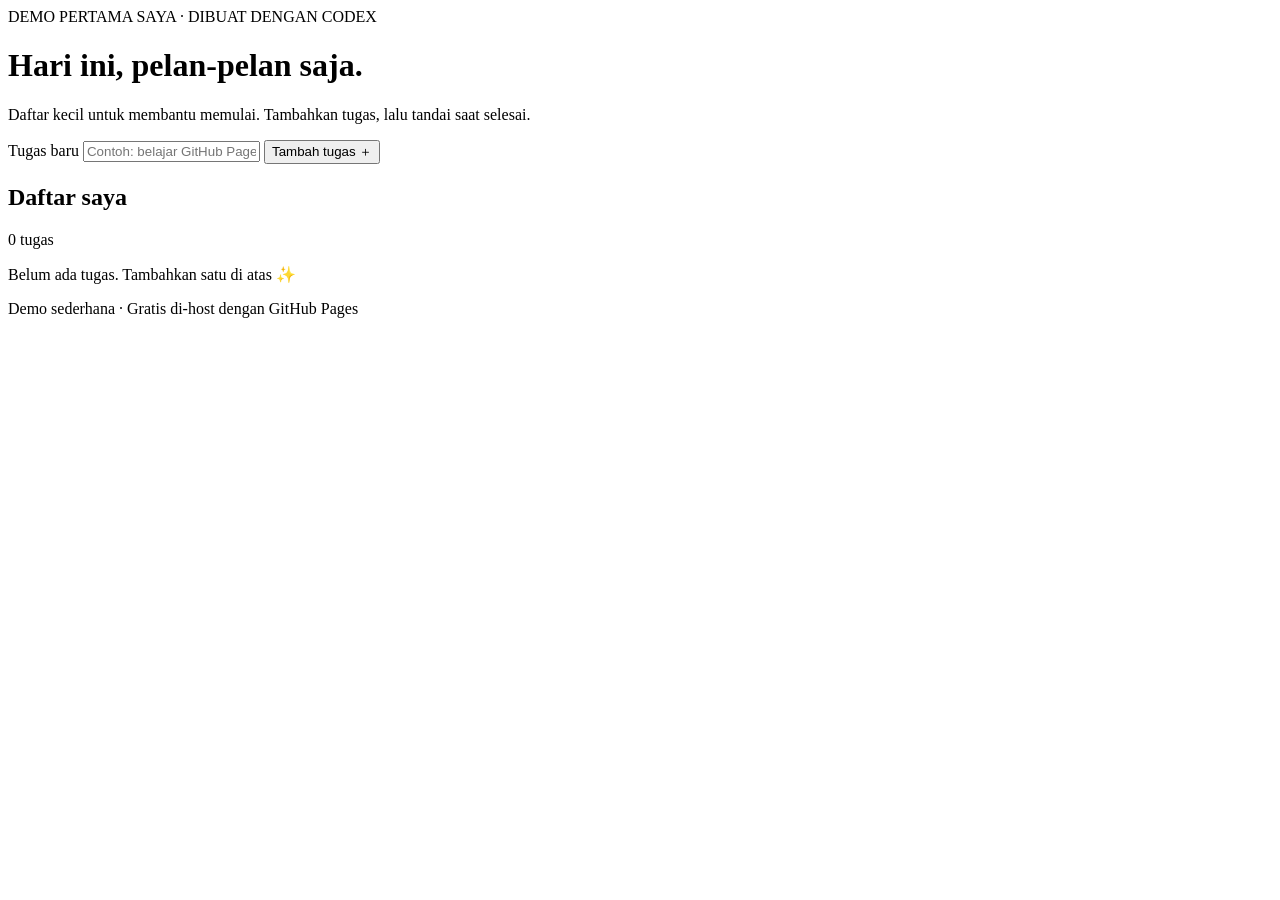
==== index.html @ a8dddef2 "Add demo task list: index.html" ====
<!doctype html>
<html lang="id">
<head>
  <meta charset="utf-8">
  <meta name="viewport" content="width=device-width, initial-scale=1">
  <meta name="theme-color" content="#f6f4ee">
  <title>Demo Codex — daftar tugas</title>
  <link rel="stylesheet" href="style.css">
</head>
<body>
  <main class="app">
    <header>
      <div class="eyebrow">DEMO PERTAMA SAYA · DIBUAT DENGAN CODEX</div>
      <h1>Hari ini, pelan-pelan saja.</h1>
      <p class="intro">Daftar kecil untuk membantu memulai. Tambahkan tugas, lalu tandai saat selesai.</p>
    </header>
    <section class="card" aria-label="Daftar tugas">
      <form id="task-form">
        <label class="sr-only" for="task-input">Tugas baru</label>
        <input id="task-input" type="text" maxlength="100" placeholder="Contoh: belajar GitHub Pages" autocomplete="off" required>
        <button type="submit">Tambah tugas <span aria-hidden="true">＋</span></button>
      </form>
      <div class="list-heading"><h2>Daftar saya</h2><span id="count">0 tugas</span></div>
      <ul id="task-list"></ul>
      <p id="empty">Belum ada tugas. Tambahkan satu di atas ✨</p>
    </section>
    <footer>Demo sederhana · Gratis di-host dengan GitHub Pages</footer>
  </main>
  <script src="script.js"></script>
</body>
</html>
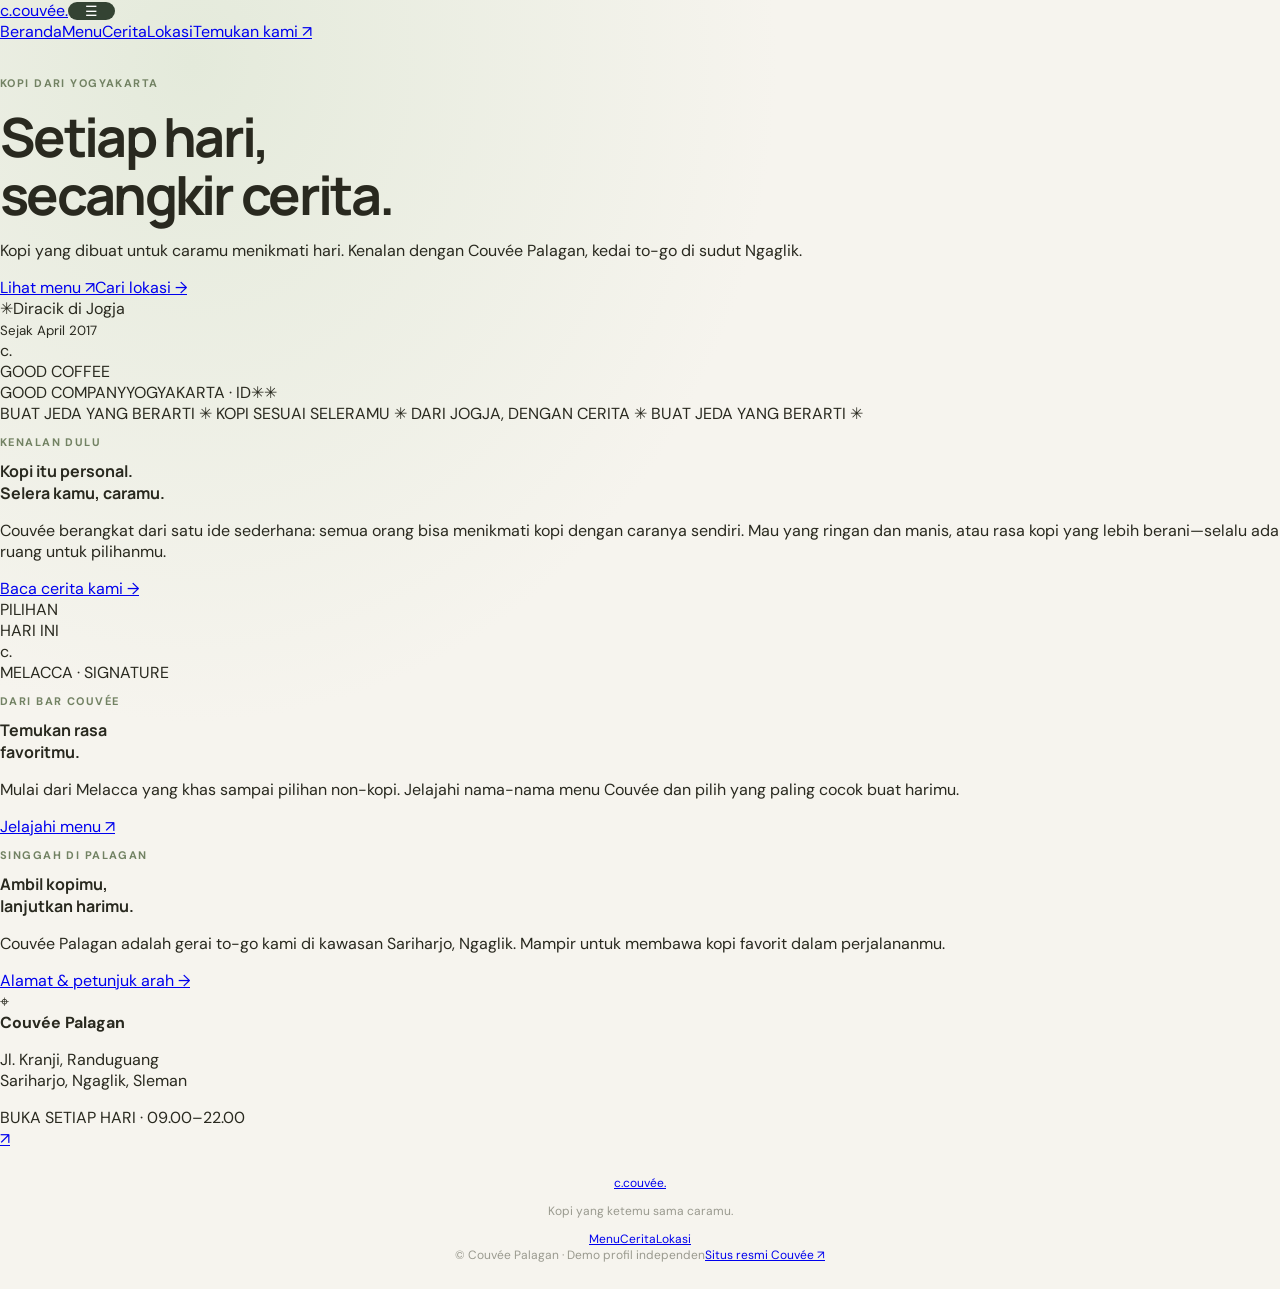
==== commit 91303995: "Publish Couvée profile: update index.html" ====
--- a/index.html
+++ b/index.html
@@ -1,31 +1,16 @@
 <!doctype html>
 <html lang="id">
 <head>
-  <meta charset="utf-8">
-  <meta name="viewport" content="width=device-width, initial-scale=1">
-  <meta name="theme-color" content="#f6f4ee">
-  <title>Demo Codex — daftar tugas</title>
-  <link rel="stylesheet" href="style.css">
-</head>
-<body>
-  <main class="app">
-    <header>
-      <div class="eyebrow">DEMO PERTAMA SAYA · DIBUAT DENGAN CODEX</div>
-      <h1>Hari ini, pelan-pelan saja.</h1>
-      <p class="intro">Daftar kecil untuk membantu memulai. Tambahkan tugas, lalu tandai saat selesai.</p>
-    </header>
-    <section class="card" aria-label="Daftar tugas">
-      <form id="task-form">
-        <label class="sr-only" for="task-input">Tugas baru</label>
-        <input id="task-input" type="text" maxlength="100" placeholder="Contoh: belajar GitHub Pages" autocomplete="off" required>
-        <button type="submit">Tambah tugas <span aria-hidden="true">＋</span></button>
-      </form>
-      <div class="list-heading"><h2>Daftar saya</h2><span id="count">0 tugas</span></div>
-      <ul id="task-list"></ul>
-      <p id="empty">Belum ada tugas. Tambahkan satu di atas ✨</p>
-    </section>
-    <footer>Demo sederhana · Gratis di-host dengan GitHub Pages</footer>
-  </main>
-  <script src="script.js"></script>
-</body>
-</html>
+<meta charset="utf-8"><meta name="viewport" content="width=device-width,initial-scale=1"><meta name="theme-color" content="#f5f1e8">
+<title>Couvée Palagan — kopi untuk ritmemu</title><meta name="description" content="Kenali Couvée Palagan, coffee to-go di Ngaglik, Sleman. Lihat menu pilihan, cerita, alamat, dan petunjuk arah.">
+<link rel="preconnect" href="https://fonts.googleapis.com"><link rel="preconnect" href="https://fonts.gstatic.com" crossorigin><link href="https://fonts.googleapis.com/css2?family=DM+Sans:wght@400;500;600;700&family=Manrope:wght@400;500;600;700;800&display=swap" rel="stylesheet"><link rel="stylesheet" href="style.css"><script src="script.js" defer></script>
+</head><body>
+<header class="site-header"><a class="brand" href="index.html" aria-label="Couvée beranda"><span class="brand-mark">c.</span><span>couvée<span class="brand-dot">.</span></span></a><button class="nav-toggle" aria-label="Buka menu" aria-expanded="false">☰</button><nav class="nav"><a class="active" href="index.html">Beranda</a><a href="menu.html">Menu</a><a href="cerita.html">Cerita</a><a href="lokasi.html">Lokasi</a><a class="nav-cta" href="lokasi.html">Temukan kami <span>↗</span></a></nav></header>
+<main><section class="hero wrap"><div class="hero-copy"><p class="eyebrow"><span class="eyebrow-line"></span> KOPI DARI YOGYAKARTA</p><h1>Setiap hari,<br><em>secangkir</em> cerita.</h1><p class="lead">Kopi yang dibuat untuk caramu menikmati hari. Kenalan dengan Couvée Palagan, kedai to-go di sudut Ngaglik.</p><div class="hero-actions"><a class="button button-dark" href="menu.html">Lihat menu <span>↗</span></a><a class="text-link" href="lokasi.html">Cari lokasi <span>→</span></a></div><div class="hero-note"><span class="note-icon">✳</span><span>Diracik di Jogja<br><small>Sejak April 2017</small></span></div></div><div class="hero-art" aria-label="Ilustrasi secangkir kopi" role="img"><div class="art-sun"></div><div class="art-orbit orbit-one"></div><div class="art-orbit orbit-two"></div><div class="steam steam-one"></div><div class="steam steam-two"></div><div class="cup"><div class="cup-foam"><span>c.</span></div></div><div class="cup-handle"></div><div class="saucer"></div><span class="art-label label-top">GOOD COFFEE<br>GOOD COMPANY</span><span class="art-label label-bottom">YOGYAKARTA · ID</span><span class="art-spark spark-one">✳</span><span class="art-spark spark-two">✳</span></div></section>
+<section class="ticker"><div>BUAT JEDA YANG BERARTI <span>✳</span> KOPI SESUAI SELERAMU <span>✳</span> DARI JOGJA, DENGAN CERITA <span>✳</span> BUAT JEDA YANG BERARTI <span>✳</span></div></section>
+<section class="intro-section wrap"><div><p class="eyebrow">KENALAN DULU</p><h2>Kopi itu personal.<br><em>Selera kamu, caramu.</em></h2></div><div class="intro-text"><p>Couvée berangkat dari satu ide sederhana: semua orang bisa menikmati kopi dengan caranya sendiri. Mau yang ringan dan manis, atau rasa kopi yang lebih berani—selalu ada ruang untuk pilihanmu.</p><a class="text-link" href="cerita.html">Baca cerita kami <span>→</span></a></div></section>
+<section class="menu-feature"><div class="wrap feature-grid"><div class="feature-visual"><div class="feature-stamp">PILIHAN<br>HARI INI</div><div class="glass"><div class="drink-layer layer-cream"></div><div class="drink-layer layer-coffee"></div><div class="drink-layer layer-milk"></div><div class="glass-logo">c.</div></div><span class="visual-caption">MELACCA · SIGNATURE</span></div><div class="feature-copy"><p class="eyebrow">DARI BAR COUVÉE</p><h2>Temukan rasa<br>favoritmu.</h2><p>Mulai dari Melacca yang khas sampai pilihan non-kopi. Jelajahi nama-nama menu Couvée dan pilih yang paling cocok buat harimu.</p><a class="button button-light" href="menu.html">Jelajahi menu <span>↗</span></a></div></div></section>
+<section class="visit wrap"><div class="visit-copy"><p class="eyebrow">SINGGAH DI PALAGAN</p><h2>Ambil kopimu,<br><em>lanjutkan harimu.</em></h2><p>Couvée Palagan adalah gerai to-go kami di kawasan Sariharjo, Ngaglik. Mampir untuk membawa kopi favorit dalam perjalananmu.</p><a class="text-link" href="lokasi.html">Alamat & petunjuk arah <span>→</span></a></div><div class="visit-card"><span class="location-pin">⌖</span><div><strong>Couvée Palagan</strong><p>Jl. Kranji, Randuguang<br>Sariharjo, Ngaglik, Sleman</p><span class="hours-tag">BUKA SETIAP HARI · 09.00–22.00</span></div><a class="round-arrow" href="lokasi.html" aria-label="Lihat lokasi">↗</a></div></section></main>
+<footer class="site-footer"><div class="wrap footer-top"><a class="brand brand-footer" href="index.html"><span class="brand-mark">c.</span><span>couvée<span class="brand-dot">.</span></span></a><p>Kopi yang ketemu sama caramu.</p><nav><a href="menu.html">Menu</a><a href="cerita.html">Cerita</a><a href="lokasi.html">Lokasi</a></nav></div><div class="wrap footer-bottom"><span>© Couvée Palagan · Demo profil independen</span><a href="https://www.couvee.co.id/" target="_blank" rel="noreferrer">Situs resmi Couvée ↗</a></div></footer>
+</body></html>
+
--- a/style.css
+++ b/style.css
@@ -0,0 +1,2 @@
+@import url('https://fonts.googleapis.com/css2?family=DM+Sans:wght@400;500;600;700&family=Manrope:wght@500;600;700;800&display=swap');
+:root{font-family:'DM Sans',sans-serif;color:#29291f;background:#f6f4ee;font-synthesis:none}*{box-sizing:border-box}body{margin:0;min-height:100vh;background:radial-gradient(ellipse at 15% 5%,#e4eadb 0,transparent 38%),#f6f4ee}.app{width:min(680px,calc(100% - 36px));margin:0 auto;padding:100px 0 38px}header{margin-bottom:34px}.eyebrow{font-size:11px;font-weight:700;letter-spacing:.13em;color:#728263}h1,h2{font-family:Manrope,sans-serif}h1{font-size:clamp(36px,7vw,54px);line-height:1.08;letter-spacing:-.05em;margin:17px 0 12px;max-width:560px}.intro{font-size:16px;line-height:1.7;color:#727267;max-width:500px;margin:0}.card{background:#fffefa;border:1px solid #e9e7df;border-radius:18px;padding:26px;box-shadow:0 12px 38px #33330b0a}form{display:flex;gap:10px}input{min-width:0;flex:1;padding:14px 15px;border:1px solid #e3e2d9;border-radius:10px;background:#fff;font:inherit;outline:none}input:focus{border-color:#879775;box-shadow:0 0 0 3px #87977520}button{border:0;border-radius:10px;background:#344333;color:white;padding:0 17px;font:600 14px 'DM Sans',sans-serif;cursor:pointer;transition:background .2s,transform .2s}button:hover{background:#465a43;transform:translateY(-1px)}button span{font-size:18px;margin-left:5px}.list-heading{display:flex;align-items:center;justify-content:space-between;margin-top:28px;border-bottom:1px solid #efeee8;padding-bottom:12px}h2{font-size:16px;margin:0}#count{font-size:12px;color:#8a8a7d}ul{list-style:none;margin:0;padding:0}li{display:flex;align-items:center;gap:12px;padding:15px 2px;border-bottom:1px solid #f0efe9;animation:appear .2s ease}li:last-child{border-bottom:0}.task-toggle{appearance:none;width:19px;height:19px;border:1.5px solid #c9cbbc;border-radius:6px;margin:0;cursor:pointer;flex:none;position:relative}.task-toggle:checked{background:#728263;border-color:#728263}.task-toggle:checked:after{content:'✓';position:absolute;inset:-1px;color:white;font-size:13px;text-align:center}.task-text{flex:1;overflow-wrap:anywhere}.done .task-text{color:#9b9b8e;text-decoration:line-through}.delete{background:transparent;color:#929286;padding:6px 8px;font-size:18px}.delete:hover{background:#f3eee8;color:#805f4b;transform:none}#empty{text-align:center;color:#939386;font-size:14px;padding:14px 0 2px}footer{text-align:center;color:#9a9a8f;font-size:12px;padding:26px 0}.sr-only{position:absolute;width:1px;height:1px;padding:0;margin:-1px;overflow:hidden;clip:rect(0,0,0,0);white-space:nowrap;border:0}@keyframes appear{from{opacity:0;transform:translateY(5px)}to{opacity:1;transform:translateY(0)}}@media(max-width:520px){.app{padding-top:66px}.card{padding:19px}form{flex-direction:column}button{height:46px}}
